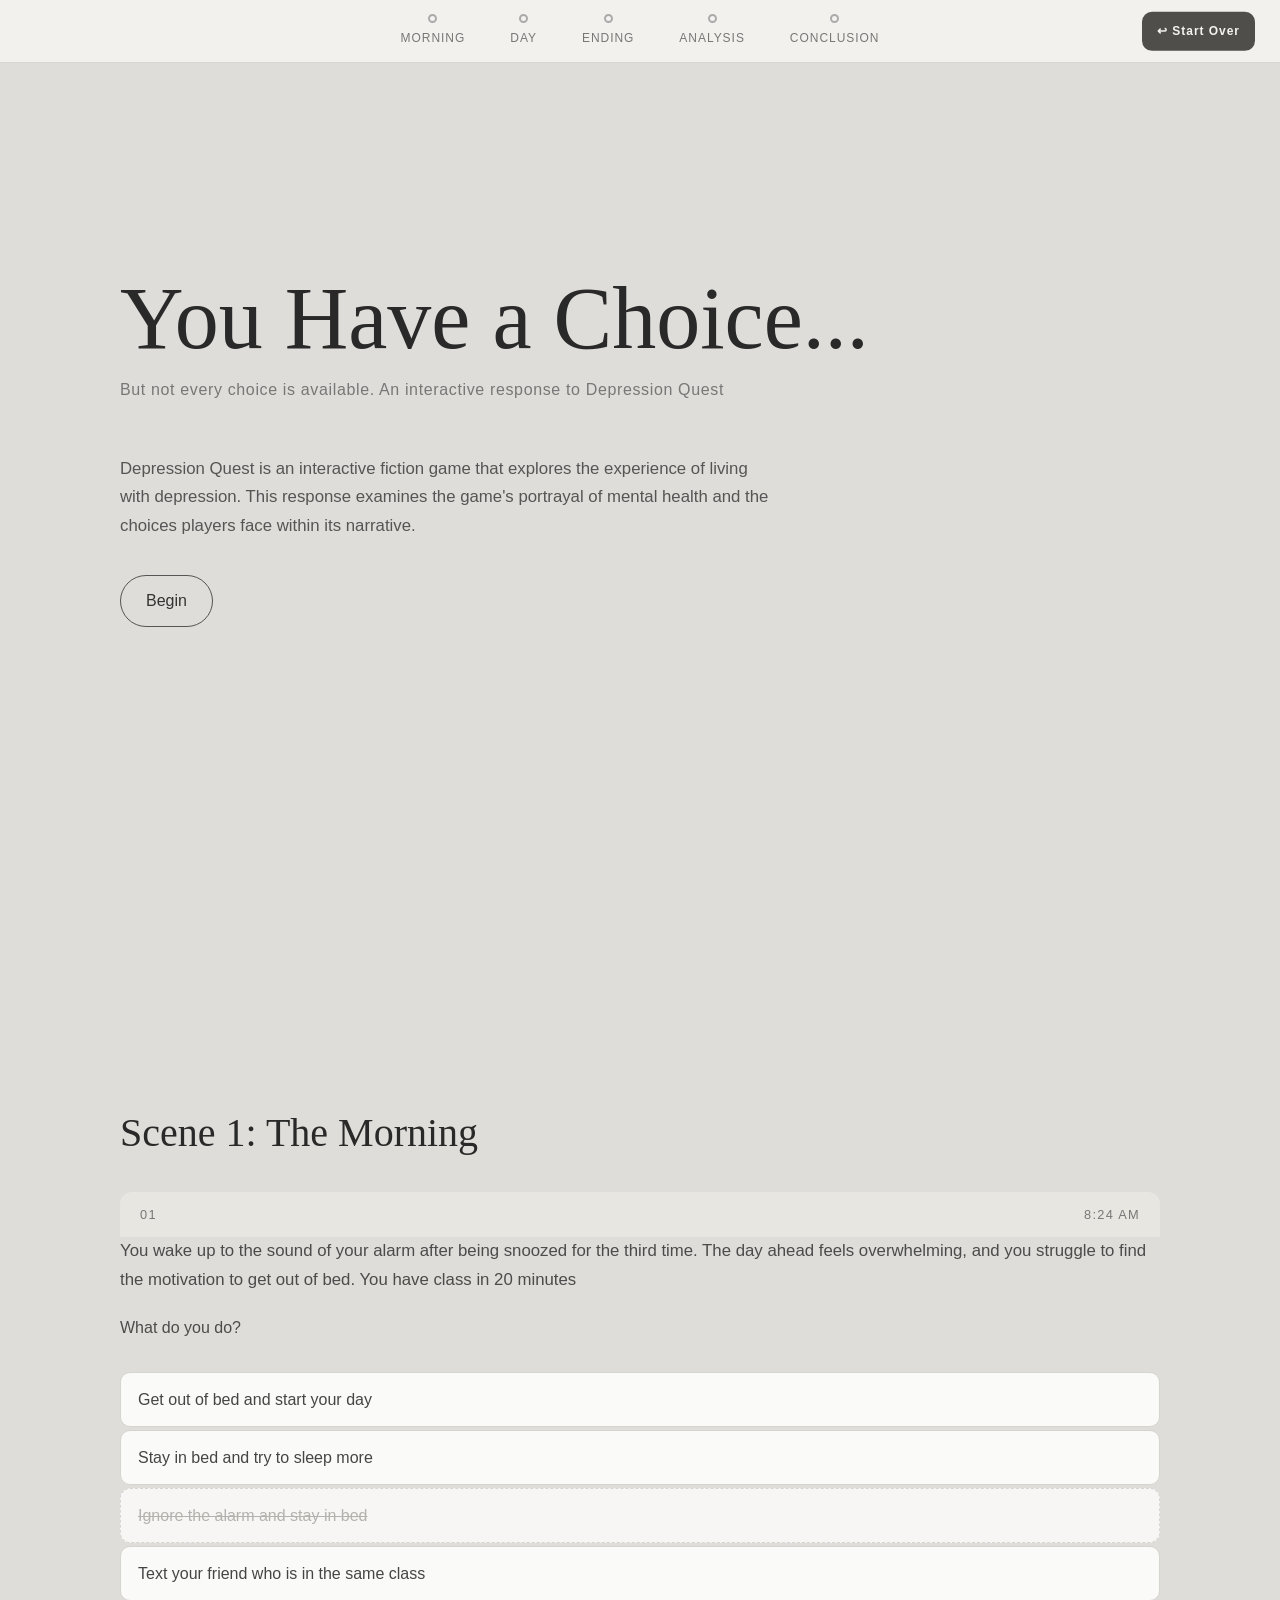
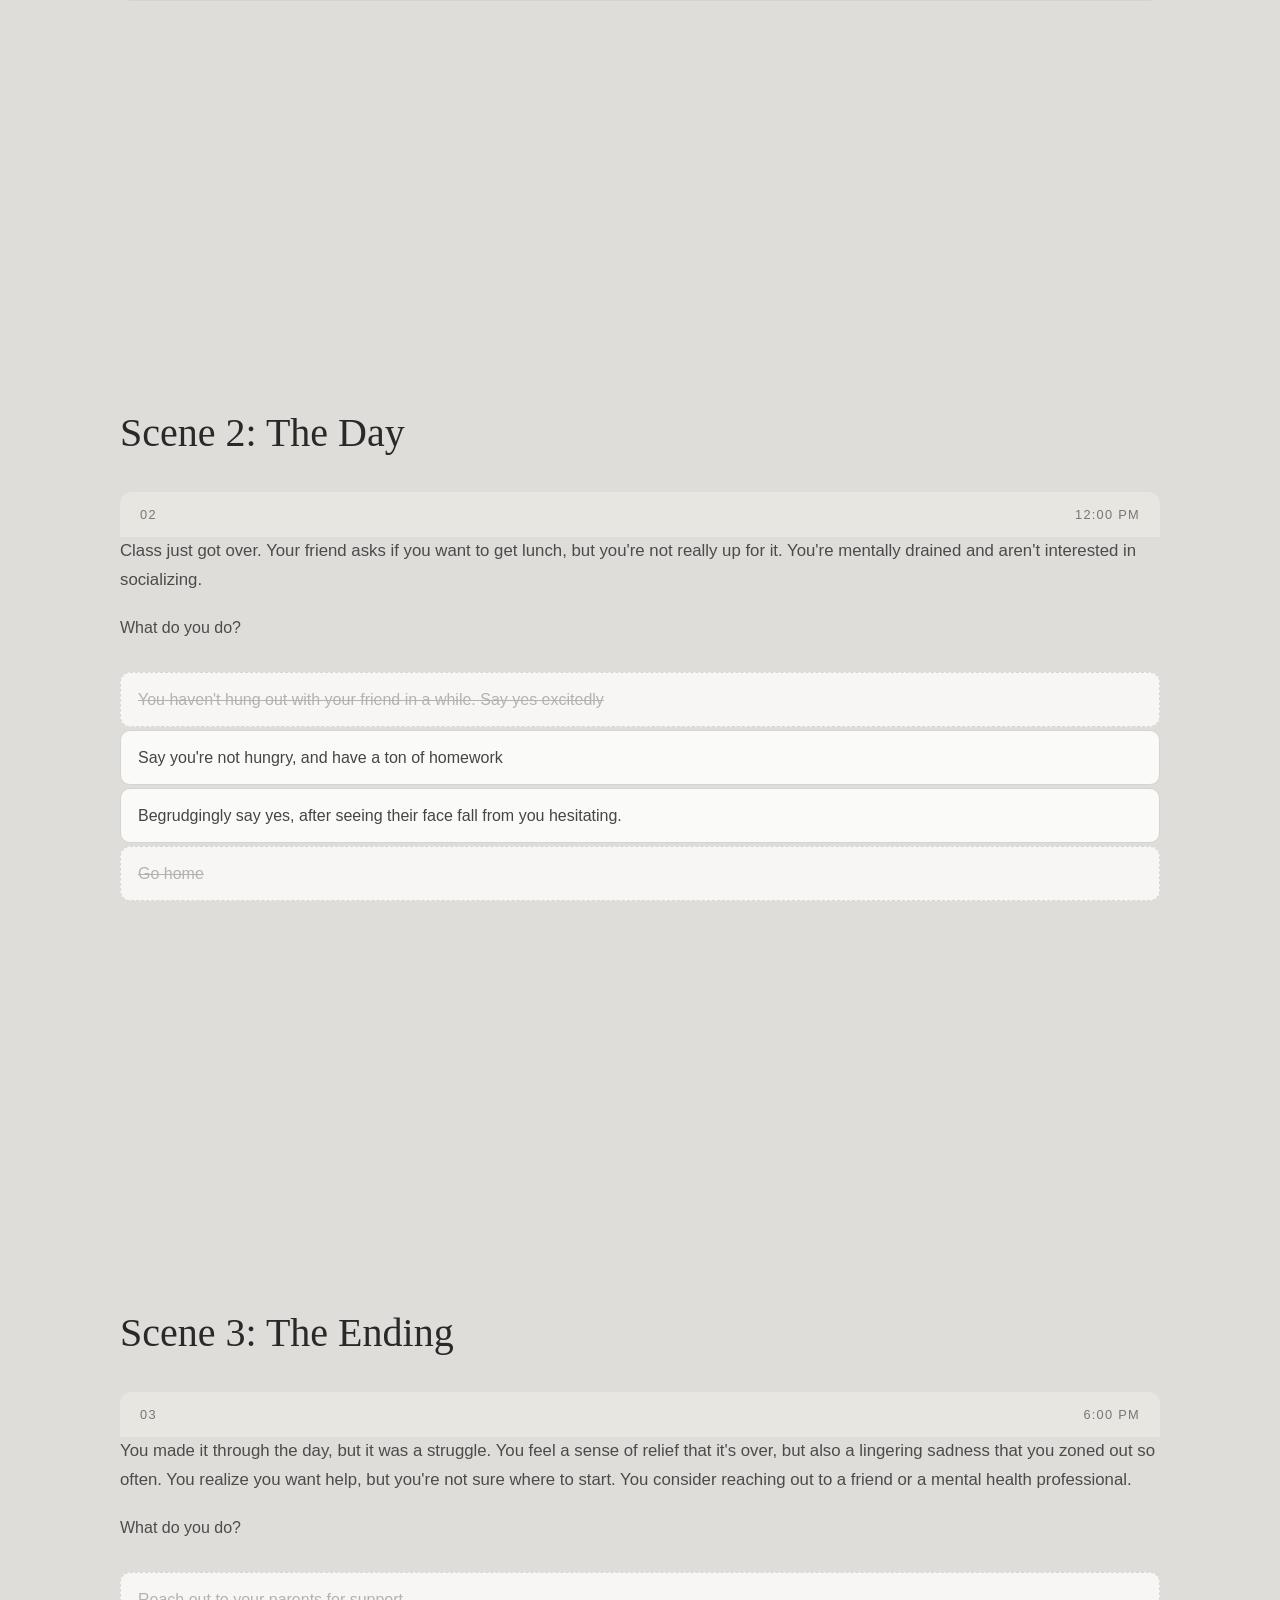
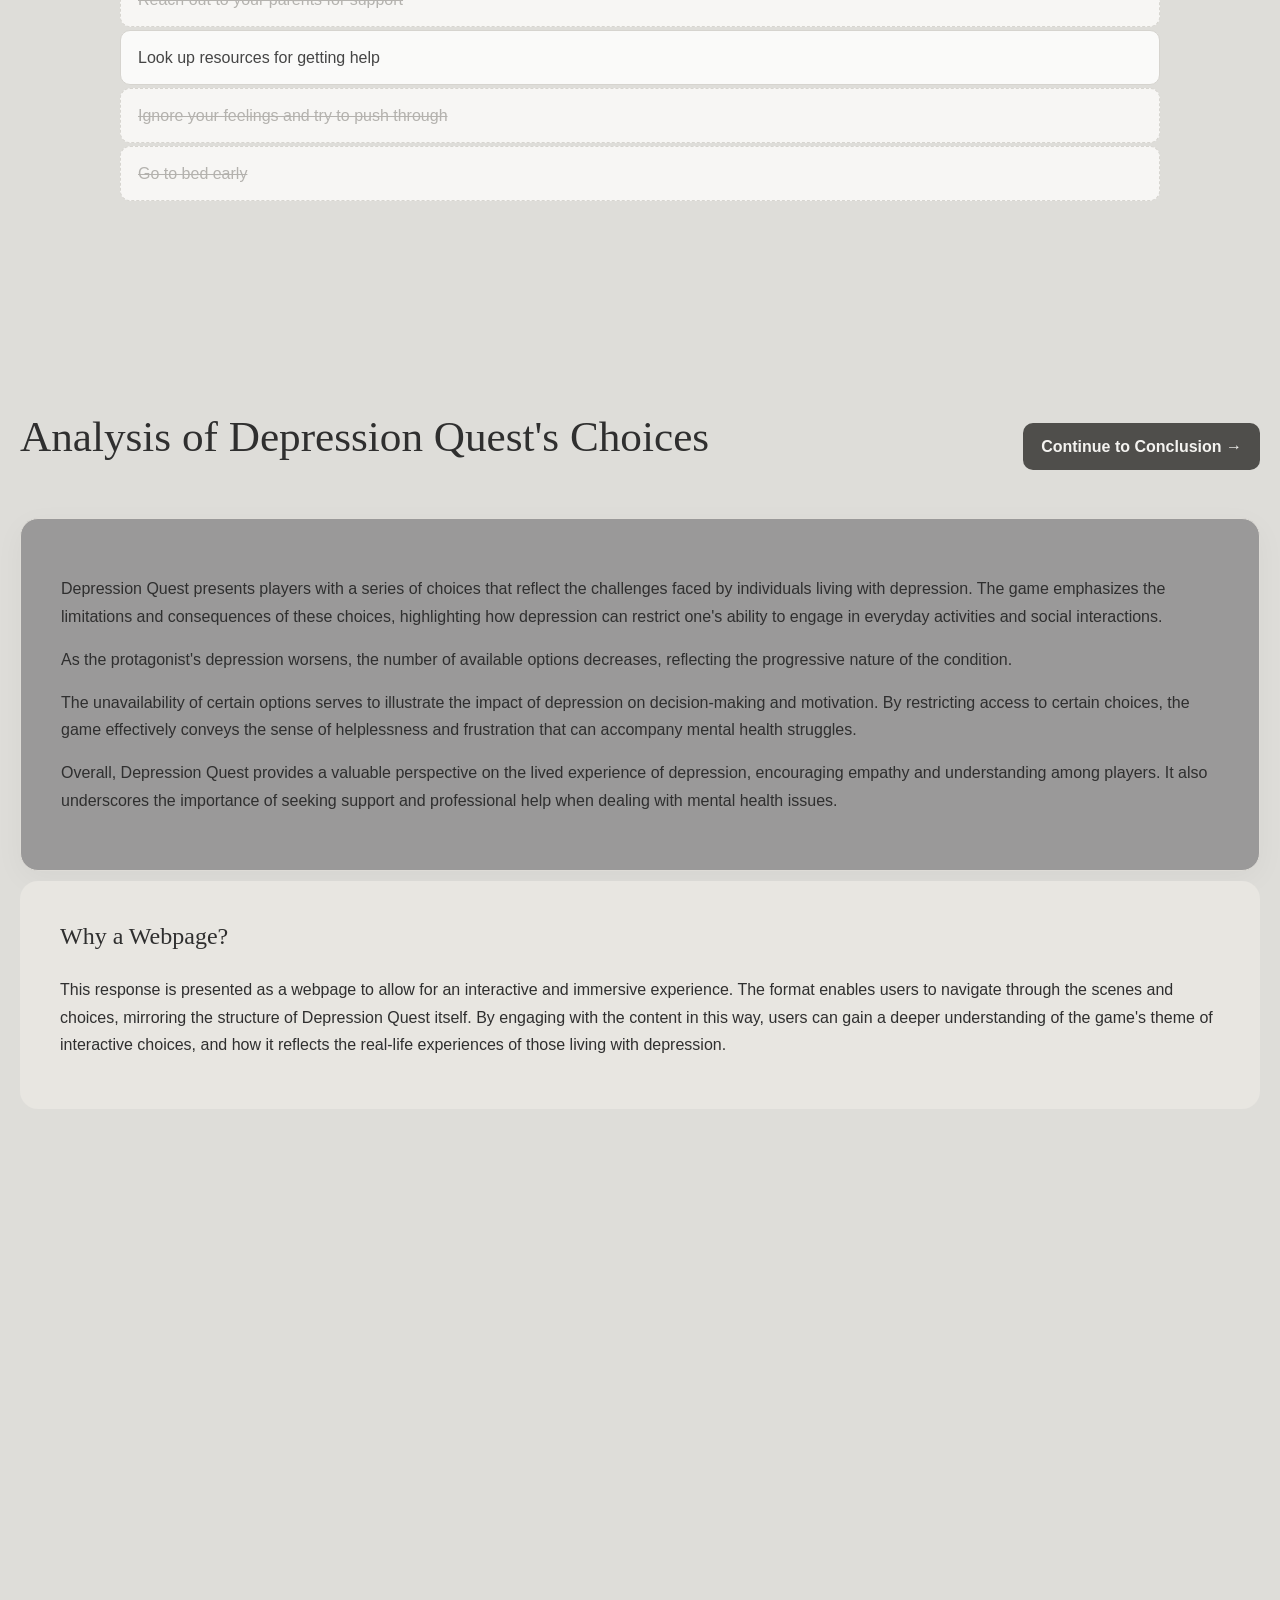
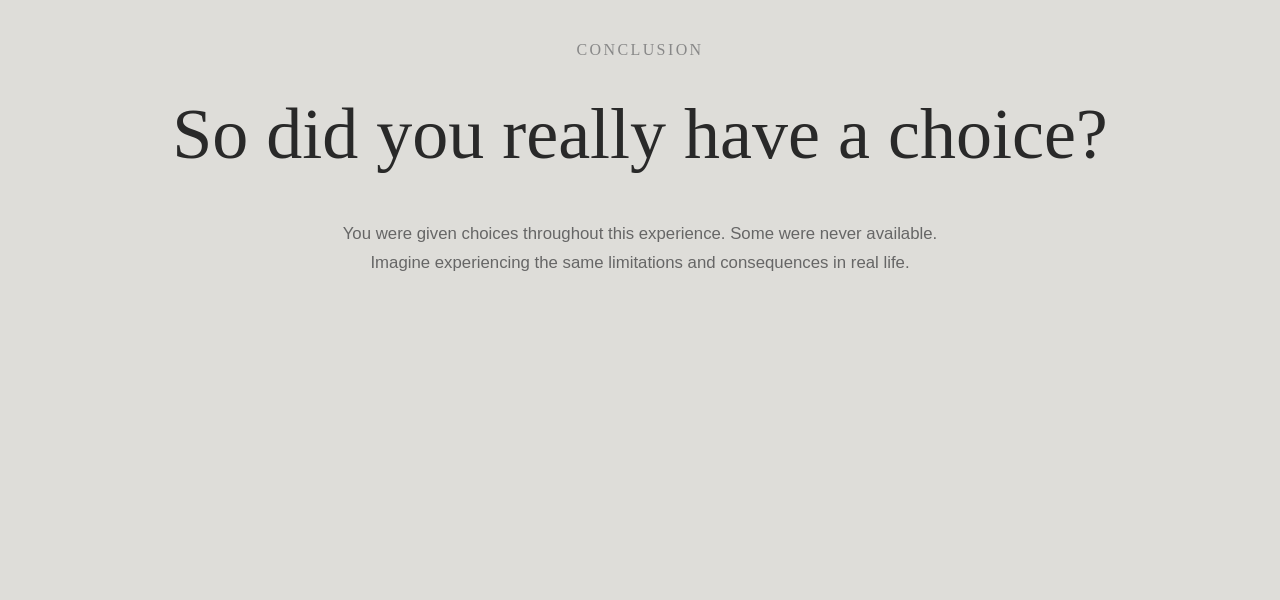
==== index.html @ 916426d5 "Renamed HTML file" ====
<!DOCTYPE html>
<html lang="en">
    <head>
        <meta charset="UTF-8">
        <meta name="viewport" content="width=device-width, initial-scale=1.0">
        <title>Response to Depression Quest</title>
        <link rel="stylesheet" href="style.css">
        <script>
            document.addEventListener("DOMContentLoaded", function() {

                const sections = document.querySelectorAll("section[id]");
                const progressLinks = document.querySelectorAll(".progress a");

                const observer = new IntersectionObserver(
                    entries => {
                        entries.forEach(entry => {
                            if (entry.isIntersecting) {
                                progressLinks.forEach(link => {
                                    link.classList.remove("active");

                                    if (link.getAttribute("href") === "#" + entry.target.id) {
                                        link.classList.add("active");
                                    }
                                });
                            }
                        });
                    },
                    {
                        threshold: 0.5
                    }
                );

                sections.forEach(section => observer.observe(section));

            });
        </script>
    </head>
    <body>

        <nav class="progress">

            <!-- <a href="#introduction">
                <span class="dot"></span>
                <span class="label">Introduction</span> 
            </a> -->

            <a href="#scene-1">
                <span class="dot"></span>
                <span class="label">Morning</span>
            </a>

            <a href="#scene-2">
                <span class="dot"></span>
                <span class="label">Day</span>
            </a>

            <a href="#scene-3">
                <span class="dot"></span>
                <span class="label">Ending</span>
            </a>

            <a href="#analysis">
                <span class="dot"></span>
                <span class="label">Analysis</span>
            </a>

            <a href="#conclusion">
                <span class="dot"></span>
                <span class="label">Conclusion</span>
            </a>

            <a href="#introduction" class="top-button">↩ Start Over</a>
            
        </nav>

        <main>
            <section id="introduction">
                <h1>You Have a Choice...</h1>
                <small>But not every choice is available. An interactive response to Depression Quest</small>
                <p>Depression Quest is an interactive fiction game that explores the experience of living with depression. This response examines the game's portrayal of mental health and the choices players face within its narrative.</p>
                <a href="#scene-1" class="start-button">Begin</a>
            </section>
            <section class="scene"id="scene-1">
                <!-- Scene 1: The Morning-->
                <h1>Scene 1: The Morning</h1>
                <div class="scene-header">
                    <span>01</span>
                    <span>8:24 AM</span>
                </div>
                <div class="scene-content">
                    <p>You wake up to the sound of your alarm after being snoozed for the third time. The day ahead feels overwhelming, and you struggle to find the motivation to get out of bed. You have class in 20 minutes</p>
                    <p>What do you do?</p>
                    <nav class="choices">
                        <a href="#scene-2">Get out of bed and start your day</a> 
                        <a href="#scene-2">Stay in bed and try to sleep more</a> 
                        <span class="unavailable">Ignore the alarm and stay in bed</span> 
                        <a href="#scene-2">Text your friend who is in the same class</a>
                    </nav>
                </div>
            </section>
            <section class="scene" id="scene-2">
                <!-- Scene 2: The Day-->
                <h1>Scene 2: The Day</h1>
                <div class="scene-header">
                    <span>02</span>
                    <span>12:00 PM</span>
                </div>
                <div class="scene-content">
                    <p>Class just got over. Your friend asks if you want to get lunch, but you're not really up for it. You're mentally drained and aren't interested in socializing.</p>
                    <p>What do you do?</p>
                    <nav class="choices">
                        <span class="unavailable">You haven't hung out with your friend in a while. Say yes excitedly</span> 
                        <a href="#scene-3">Say you're not hungry, and have a ton of homework</a> 
                        <a href="#scene-3">Begrudgingly say yes, after seeing their face fall from you hesitating.</a> 
                        <span class="unavailable">Go home</span>
                    </nav>
                </div>
            </section>
            <section class="scene" id="scene-3">
                <!-- Scene 3: The Ending-->
                <h1>Scene 3: The Ending</h1>
                <div class="scene-header">
                    <span>03</span>
                    <span>6:00 PM</span>
                </div>
                <div class="scene-content">
                    <p>You made it through the day, but it was a struggle. You feel a sense of relief that it's over, but also a lingering sadness that you zoned out so often. You realize you want help, but you're not sure where to start. You consider reaching out to a friend or a mental health professional.</p>
                    <p>What do you do?</p>
                    <nav class="choices">
                        <span class="unavailable">Reach out to your parents for support</span> 
                        <a href="#analysis">Look up resources for getting help</a> 
                        <span class="unavailable">Ignore your feelings and try to push through</span> 
                        <span class="unavailable">Go to bed early</span>
                    </nav>
                </div>
            </section>
            <section class="analysis" id="analysis">
                <!-- Analysis Section -->
                 <div class="section-title">
                <h1>Analysis of Depression Quest's Choices</h1>
                <a href="#conclusion" class="next-button">Continue to Conclusion →</a>
                </div>
                <div class="analysis-content">
                    <p>Depression Quest presents players with a series of choices that reflect the challenges faced by individuals living with depression. The game emphasizes the limitations and consequences of these choices, highlighting how depression can restrict one's ability to engage in everyday activities and social interactions.</p>
                    <p>As the protagonist's depression worsens, the number of available options decreases, reflecting the progressive nature of the condition.</p>
                    <p>The unavailability of certain options serves to illustrate the impact of depression on decision-making and motivation. By restricting access to certain choices, the game effectively conveys the sense of helplessness and frustration that can accompany mental health struggles.</p>
                    <p>Overall, Depression Quest provides a valuable perspective on the lived experience of depression, encouraging empathy and understanding among players. It also underscores the importance of seeking support and professional help when dealing with mental health issues.</p>
                </div>
                <div class="why-webpage">
                    <h2>Why a Webpage?</h2>
                    <p>This response is presented as a webpage to allow for an interactive and immersive experience. The format enables users to navigate through the scenes and choices, mirroring the structure of Depression Quest itself. By engaging with the content in this way, users can gain a deeper understanding of the game's theme of interactive choices, and how it reflects the real-life experiences of those living with depression.</p>
                </div>


            </section>
            <section class="conclusion" id="conclusion">
                <h1>Conclusion</h1>
                <h2>So did you really have a choice?</h2>
                <p>You were given choices throughout this experience. Some were never available. Imagine experiencing the same limitations and consequences in real life.</p>
            </section>
            </main>
---- style.css ----
/* General Styles */
* {
    box-sizing: border-box;
}

html{
    scroll-behavior: smooth;
    scroll-padding-top: 100px;
    scroll-snap-type: y mandatory;
}

body {
    margin: 0;
    background: #deddd9;
    color: #2f2f2f;
    font-family: Arial, Helvetica, sans-serif;
    line-height: 1.7;
}

/* Progress Bar */
.progress{
    position: fixed;
    top: 0;
    left: 0;
    width: 100%;

    display: flex;
    justify-content: center;
    align-items: center;
    gap: 45px;

    padding: 14px 20px;

    background: rgba(243, 242, 239, 0.96);
    border-bottom: 1px solid #d8d6d1;

    z-index: 1000;
}

.progress a {
    display: flex;
    flex-direction: column;
    align-items: center;

    color: #777;
    text-decoration: none;

    font-size: 0.75rem;
    letter-spacing: 0.08em;
    text-transform: uppercase;

    transition: color 0.2s ease;
}

.progress a:hover {
    color: #333;
}

.dot {
    width: 9px;
    height: 9px;

    margin-bottom: 5px;

    border: 2px solid #aaa;
    border-radius: 50%;

    background: #f3f2ef;
}

.progress a:hover .dot {
    background: #777;
    border-color: #777;
}

.progress a.active .label {
    color: #2f2f2f;
    font-weight: 600;
}

.progress a.active .dot {
    background: #4f4e4b;
    border-color: #4f4e4b;
    transform: scale(1.3);
}

/* Top Button */
.top-button {
    position: absolute;
    right: 25px;
    top: 50%;
    transform: translateY(-50%);

    padding: 9px 15px;
    background: #4f4e4b;
    color: #f4f3f0 !important;
    text-decoration: none;
    border-radius: 10px;

    font-size: 0.75rem;
    font-weight: 600;
    letter-spacing: 0.03em;
    text-transform: none !important;
    white-space: nowrap;

    transition: 0.2s ease;
}

.top-button:hover {
    background: #383735;
    transform: translateY(-50%) translateY(-2px);
}

/*Introduction Section */

#introduction {
    min-height: 100vh;
    display: flex;
    flex-direction: column;
    justify-content: center;

    padding: 60px 120px;
}

#introduction h1 {
    margin: 0 0 10px;

    font-family: Georgia, "Times New Roman", serif;
    font-size: clamp(3rem, 8vw, 5.5rem);
    font-weight: normal;
    line-height: 1.05;

    color: #292929;
}

#introduction small {
    display: block;

    margin-bottom: 35px;

    color: #777;

    font-size: 1rem;
    letter-spacing: 0.04em;
}

#introduction p {
    max-width: 650px;

    margin-bottom: 35px;

    font-size: 1.05rem;
    color: #555;
}

/* Begin Button */

.start-button {
    display: inline-block;
    width: fit-content;

    padding: 11px 25px;

    border: 1px solid #555;
    border-radius: 30px;

    color: #333;
    text-decoration: none;

    transition: all 0.2s ease;
}

.start-button:hover {
    background: #333;
    color: #fff;
}

/*Scenes*/

.scene {
    min-height: 100vh;
    box-sizing: border-box;
    display: flex;
    flex-direction: column;
    justify-content: center;
    padding: 80px 120px;
}

/* Scene Headings */
.scene h1 {
    margin: 0 0 25px;

    font-family: Georgia, "Times New Roman", serif;
    font-size: 2.5rem;
    font-weight: normal;

    color: #292929;
}

.scene h2 {
    margin: 0 0 25px;

    font-family: Georgia, "Times New Roman", serif;
    font-size: 1.75rem;
    font-weight: normal;

    color: #3b3a3a;
}

/* Scene Cards */

.scene-header {
    display: flex;
    justify-content: space-between;

    margin-bottom: 0;

    padding: 12px 20px;

    background: #e8e6e1;

    border-radius: 12px 12px 0 0;

    color: #777;

    font-size: 0.8rem;
    letter-spacing: 0.1em;
    text-transform: uppercase;
}

/* Scene text */

.scene-content p {
    margin: 0 0 20px;

    color: #4b4b4b;
}

.scene-content p:first-child {
    font-size: 1.05rem;
}

/* Choices */

.choices {
    margin-top: 30px;

    display: flex;
    flex-direction: column;
    gap: 3px;
}

/* Available choices */

.choices a {
    display: block;

    padding: 13px 17px;

    border: 1px solid #d6d4cf;
    border-radius: 10px;

    color: #454545;
    text-decoration: none;

    background: #fafaf9;

    transition: all 0.2s ease;
}

.choices a:hover {
    background: #eeeeeb;

    border-color: #aaa;

    transform: translateX(4px);
}

/* Unavailable choices */

.choices .unavailable {
    display: block;

    padding: 13px 17px;

    border: 1px dashed #d7d5d0;
    border-radius: 10px;

    color: #b4b2ae;

    background: #f7f6f4;

    text-decoration: line-through;

    cursor: not-allowed;
}

/* Analysis Section */

#analysis {
    min-height: 100vh;
    padding: 0px 20px 80px;
    box-sizing: border-box;
}

#analysis h1 {
    margin-bottom: 20px;

    font-family: Georgia, "Times New Roman", serif;
    font-size: 2.7rem;
    font-weight: normal;
}

.section-title {
    display: flex;
    align-items: center;
    justify-content: space-between;
    gap: 20px;
    margin-bottom: 25px;
}

.section-title h1 {
    margin: 0;
}

.next-button {
    flex-shrink: 0;
    padding: 10px 18px;
    background: #4f4e4b;
    color: #f4f3f0;
    text-decoration: none;
    border-radius: 10px;
    font-weight: 600;
    transition: 0.2s ease;
}

.next-button:hover {
    background: #383735;
    transform: translateY(-2px);
}

.analysis-content {
    padding: 40px;

    background: #9a9999;

    border: 1px solid #dedcd7;
    border-radius: 18px;

    box-shadow: 0 8px 30px rgba(0, 0, 0, 0.04);
}


/* Why webpage */

.why-webpage {
    margin-top: 10px;

    padding: 35px 40px;

    background: #e8e6e1;

    border-radius: 18px;
}

.why-webpage h2 {
    margin-top: 0;

    font-family: Georgia, "Times New Roman", serif;
    font-weight: normal;
}

/*Conclusion Section*/

#conclusion {
    min-height: 100vh;

    display: flex;
    flex-direction: column;
    justify-content: center;

    padding: 120px 20px;

    text-align: center;
}

#conclusion h1 {
    margin-bottom: 10px;

    font-family: Georgia, "Times New Roman", serif;
    font-size: 1rem;
    font-weight: normal;

    color: #888;

    letter-spacing: 0.15em;
    text-transform: uppercase;
}

#conclusion h2 {
    margin: 0 auto 25px;

    font-family: Georgia, "Times New Roman", serif;
    font-size: clamp(2.5rem, 6vw, 4.5rem);
    font-weight: normal;

    color: #292929;
}

#conclusion p {
    max-width: 600px;
    margin: 0 auto;

    color: #666;
    font-size: 1.05rem;
}


/* Responsive adjustments */
@media (max-width: 900px) {
    .progress {
        gap: 25px;
    }

    .scene {
        padding: 70px 60px;
    }

    #introduction {
        padding: 60px;
    }
}

@media (max-width: 650px) {
    .progress {
        gap: 12px;
        padding: 10px;
    }

    .progress a {
        font-size: 0.65rem;
    }

    .scene {
        padding: 70px 25px;
    }

    #introduction {
        padding: 50px 25px;
    }

    #analysis {
        padding: 70px 25px;
    }

    .analysis-content {
        padding: 25px;
    }

    .section-title {
        flex-direction: column;
        align-items: flex-start;
    }
}
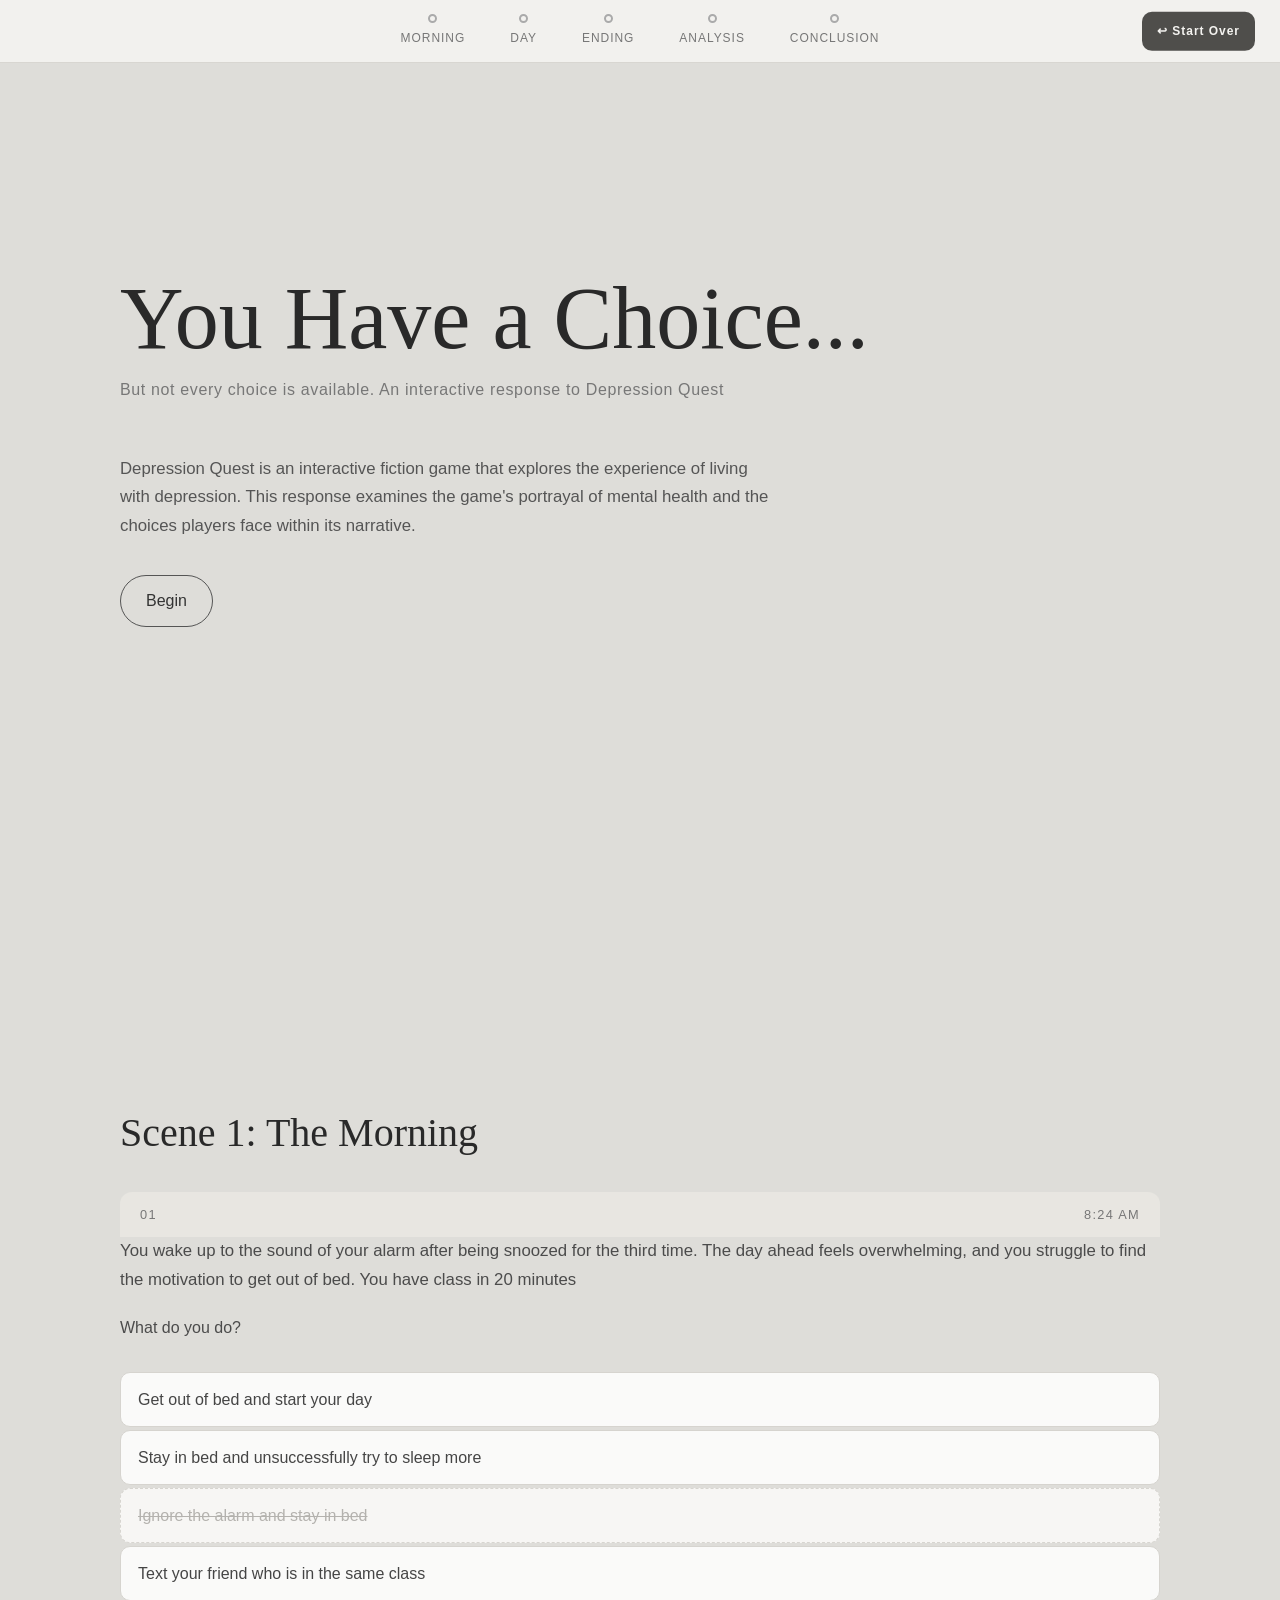
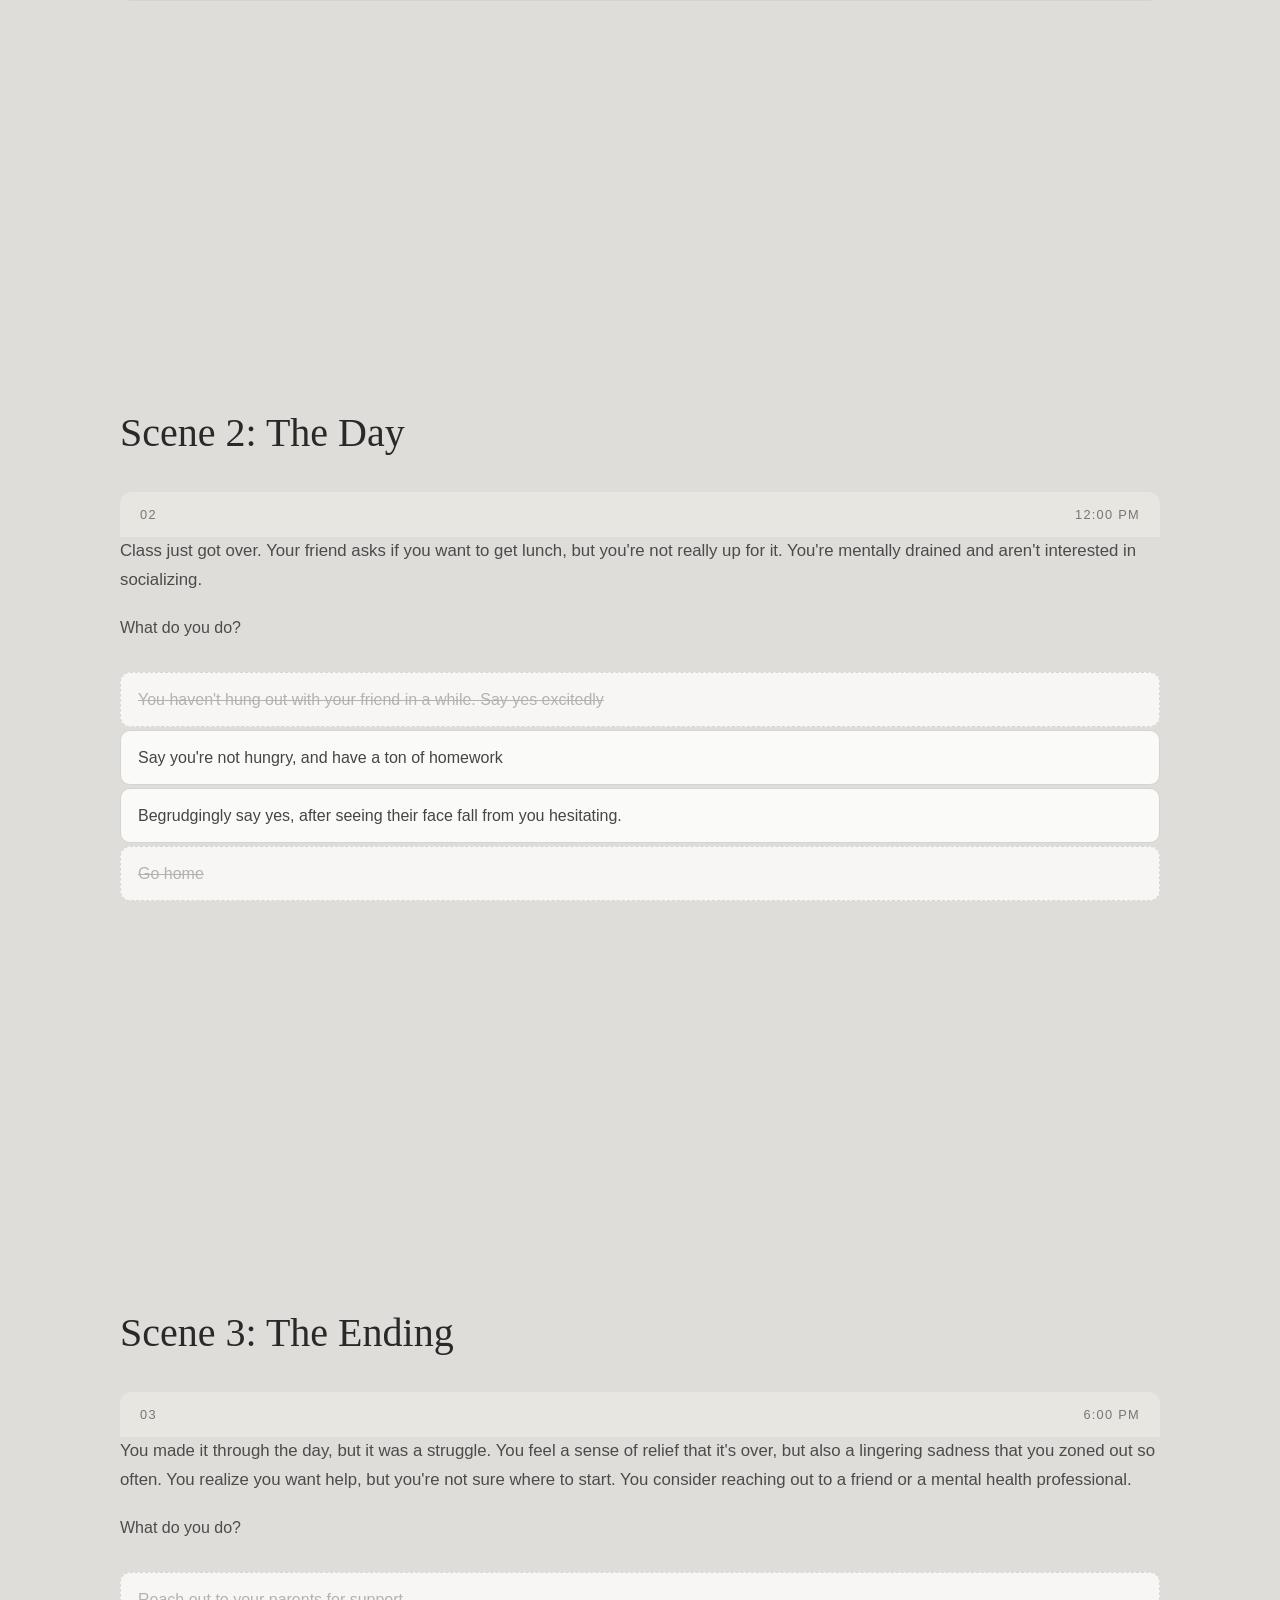
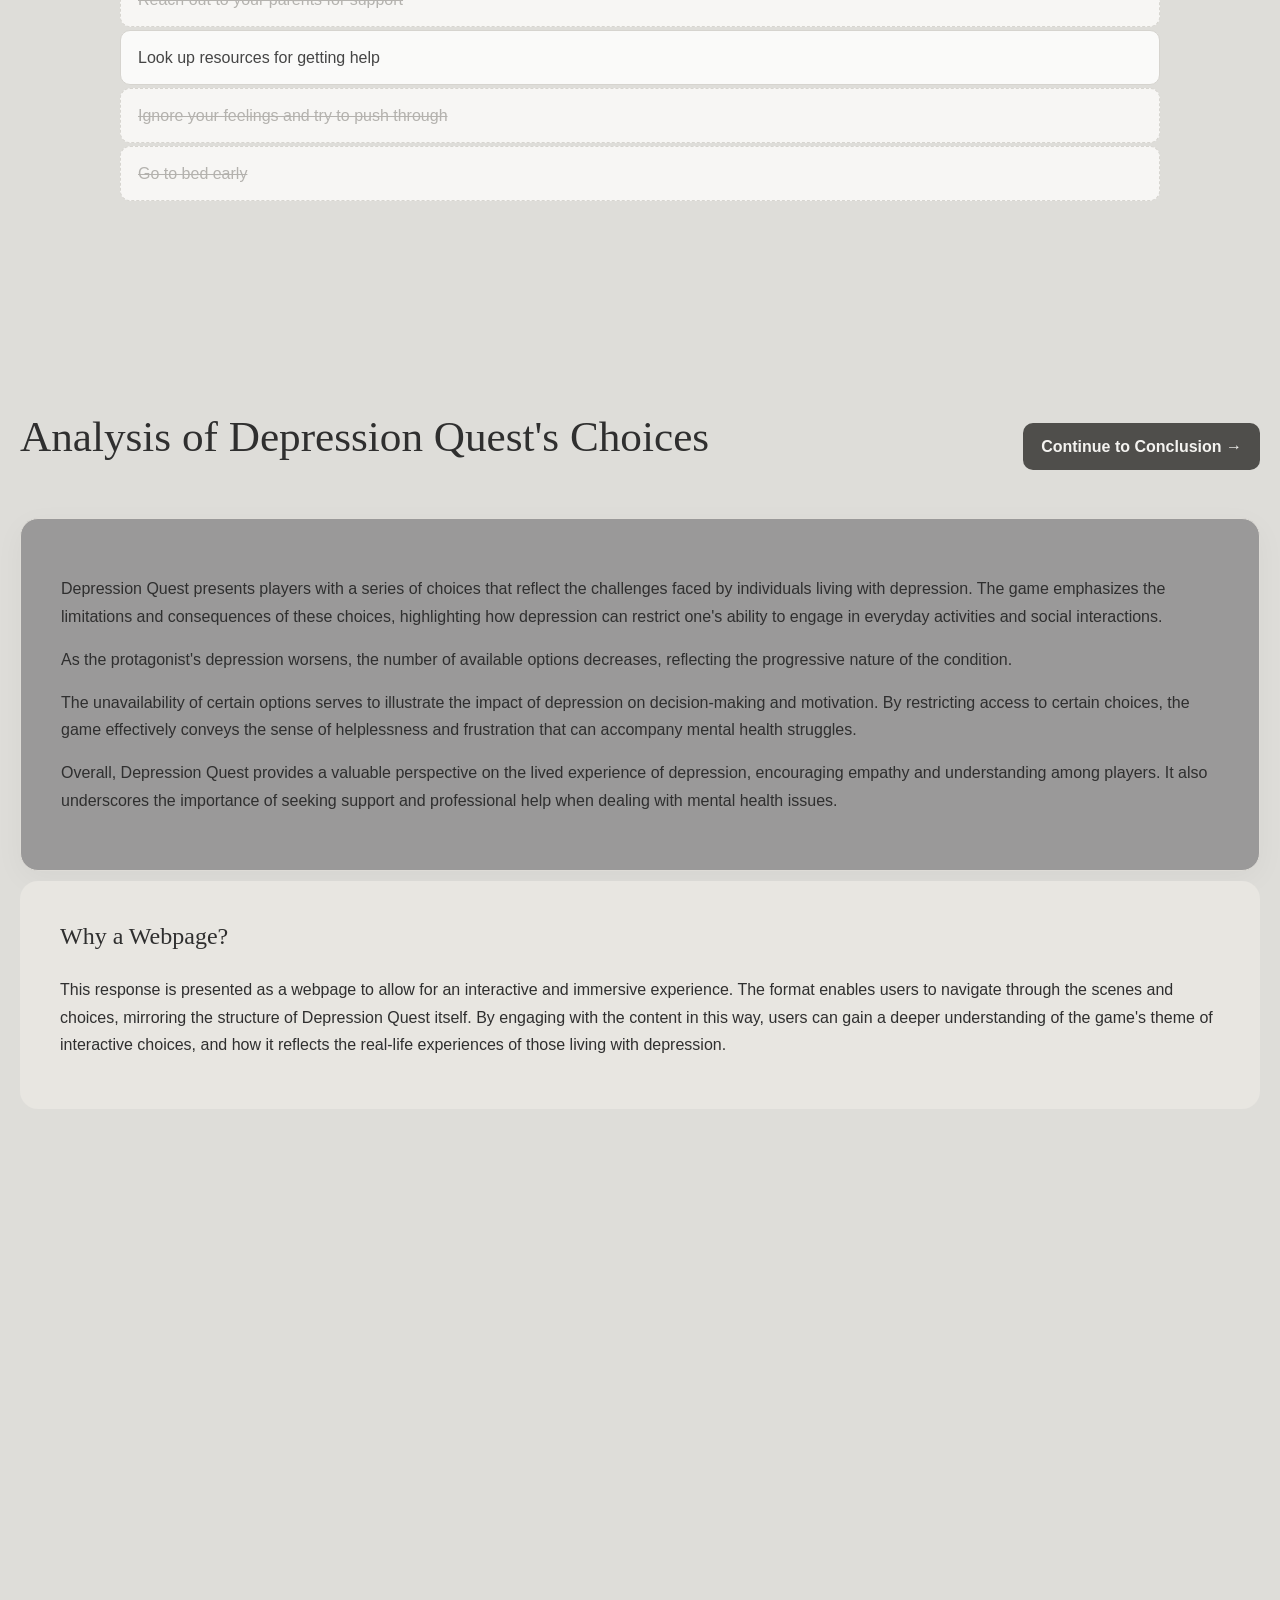
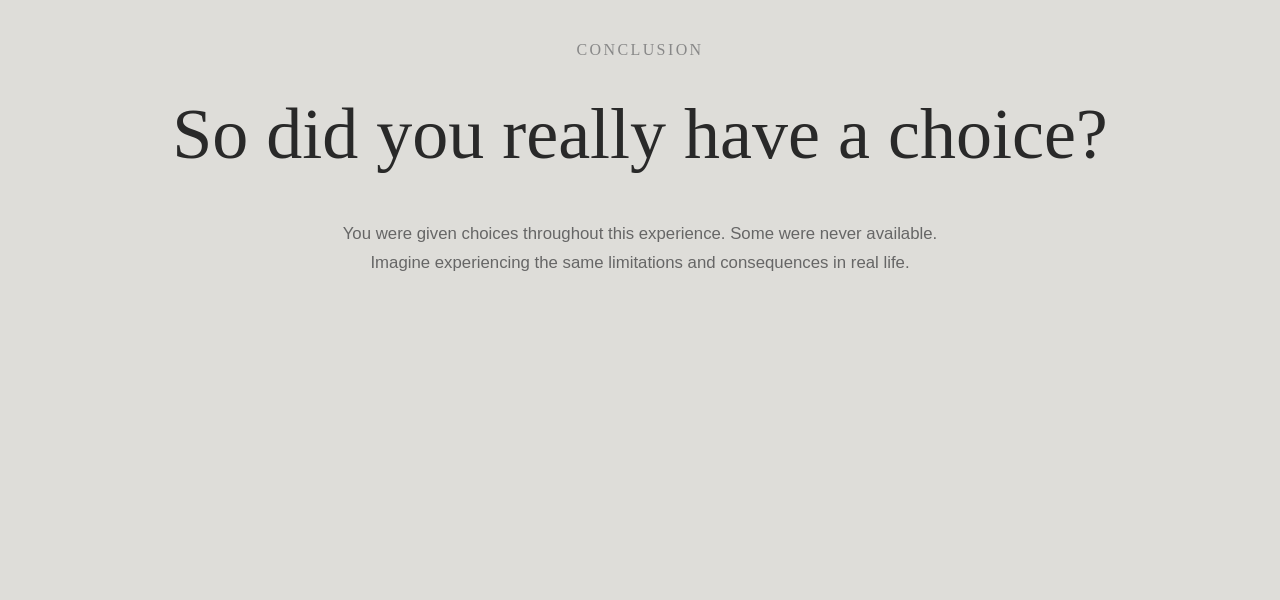
==== commit 5e801106: "Changed slight wording of the choices" ====
--- a/index.html
+++ b/index.html
@@ -92,7 +92,7 @@
                     <p>What do you do?</p>
                     <nav class="choices">
                         <a href="#scene-2">Get out of bed and start your day</a> 
-                        <a href="#scene-2">Stay in bed and try to sleep more</a> 
+                        <a href="#scene-2">Stay in bed and unsuccessfully try to sleep more</a> 
                         <span class="unavailable">Ignore the alarm and stay in bed</span> 
                         <a href="#scene-2">Text your friend who is in the same class</a>
                     </nav>
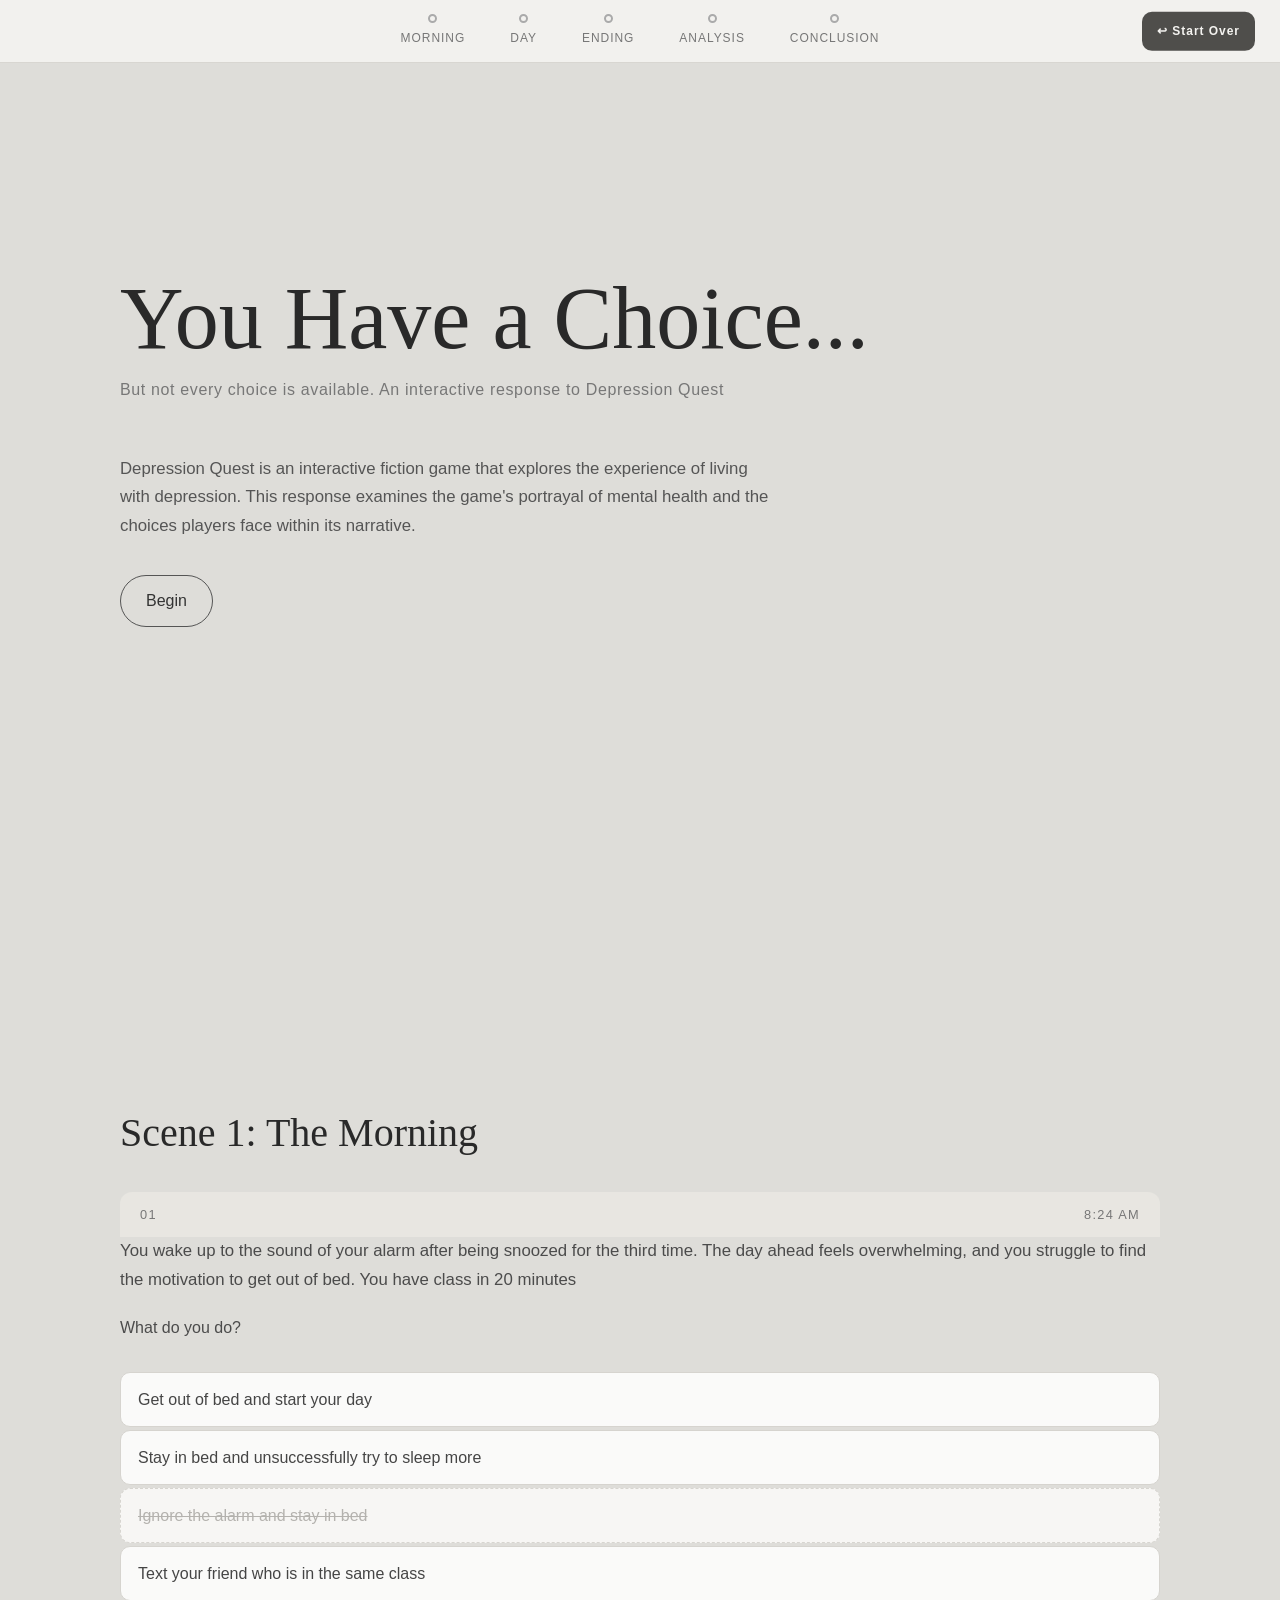
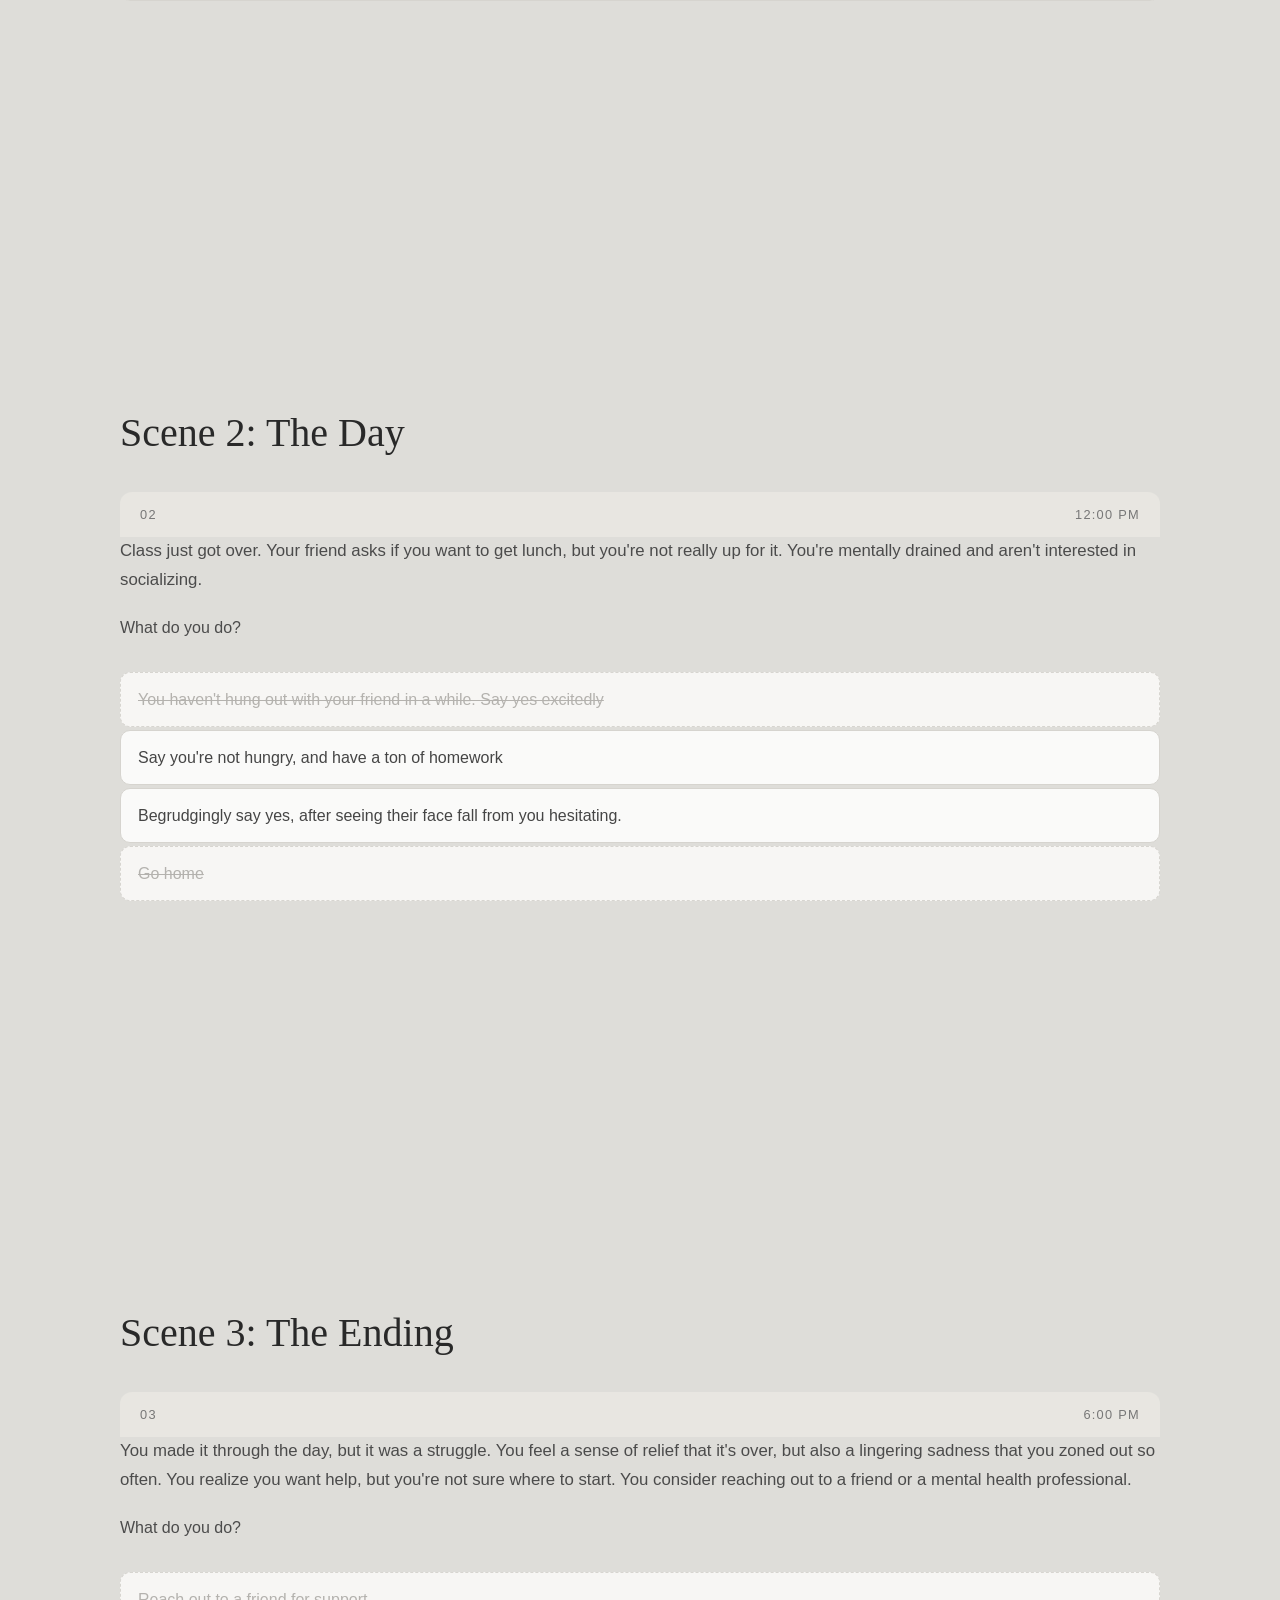
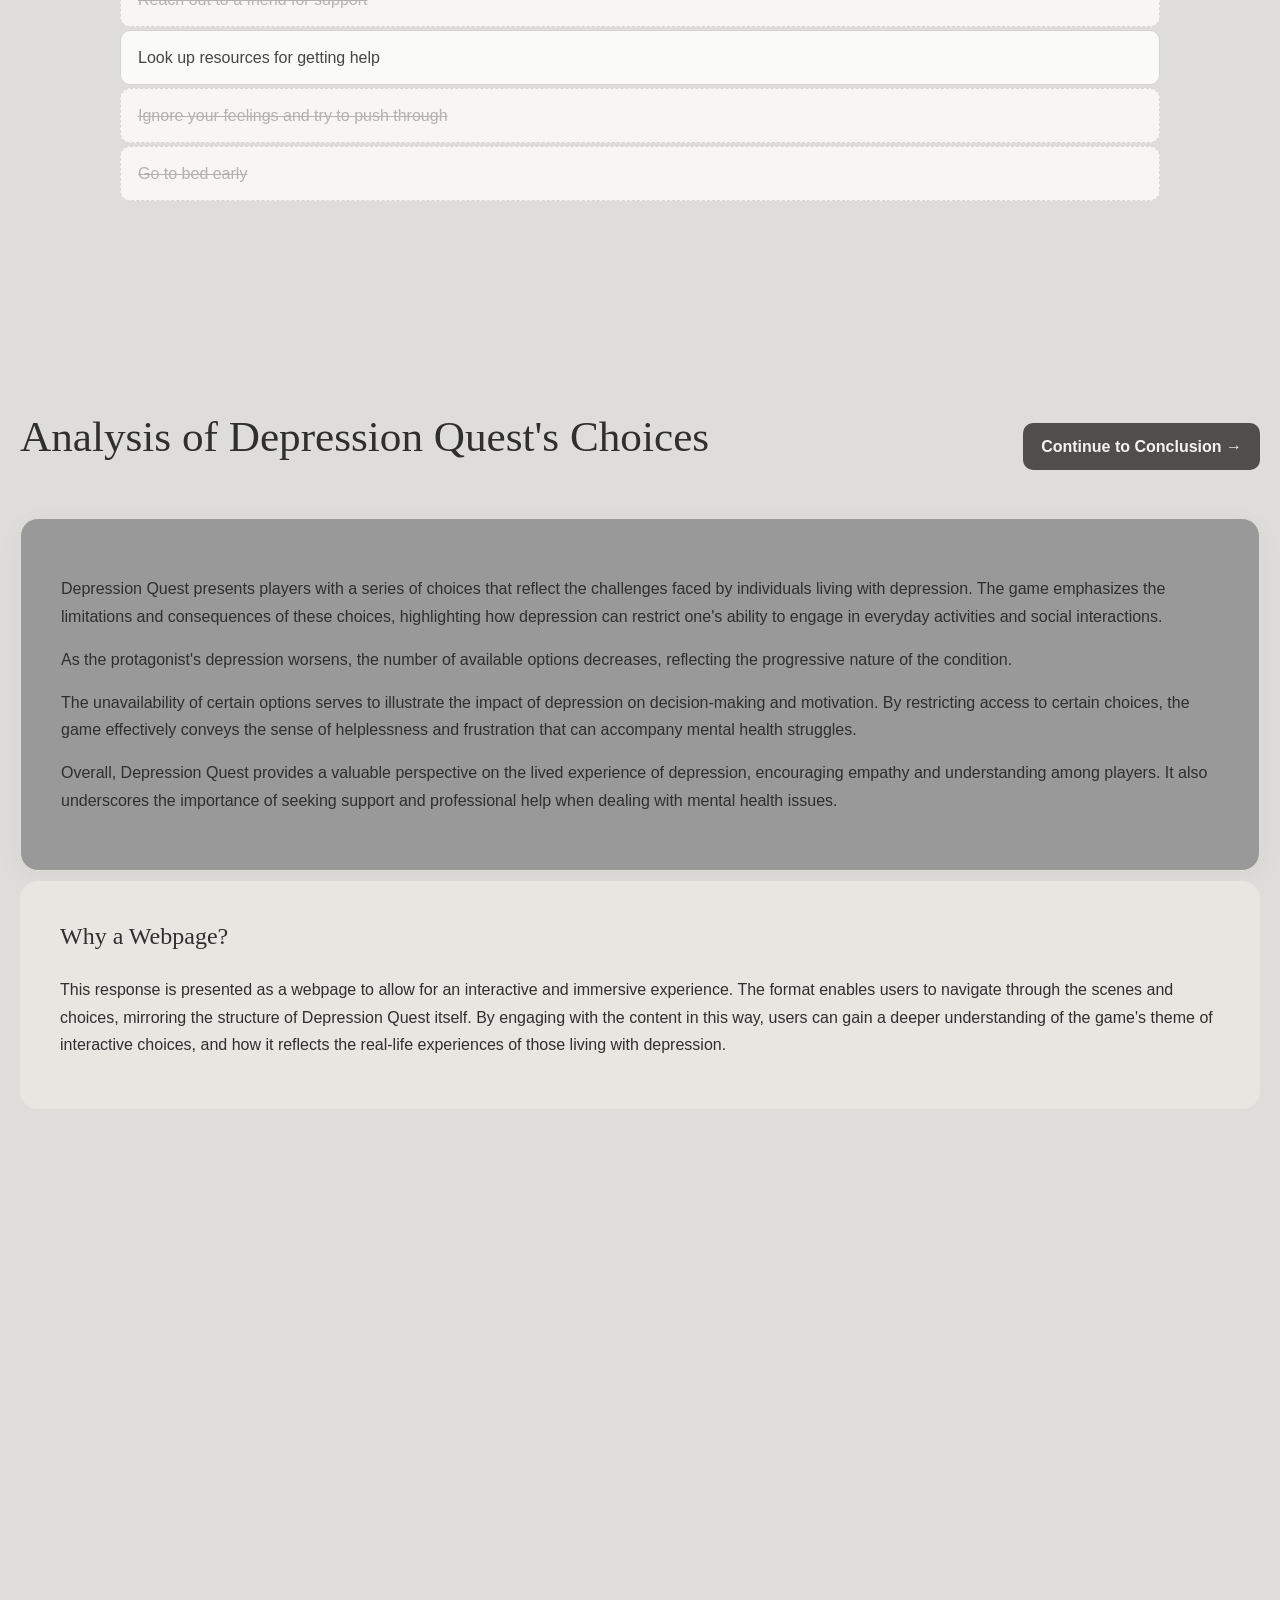
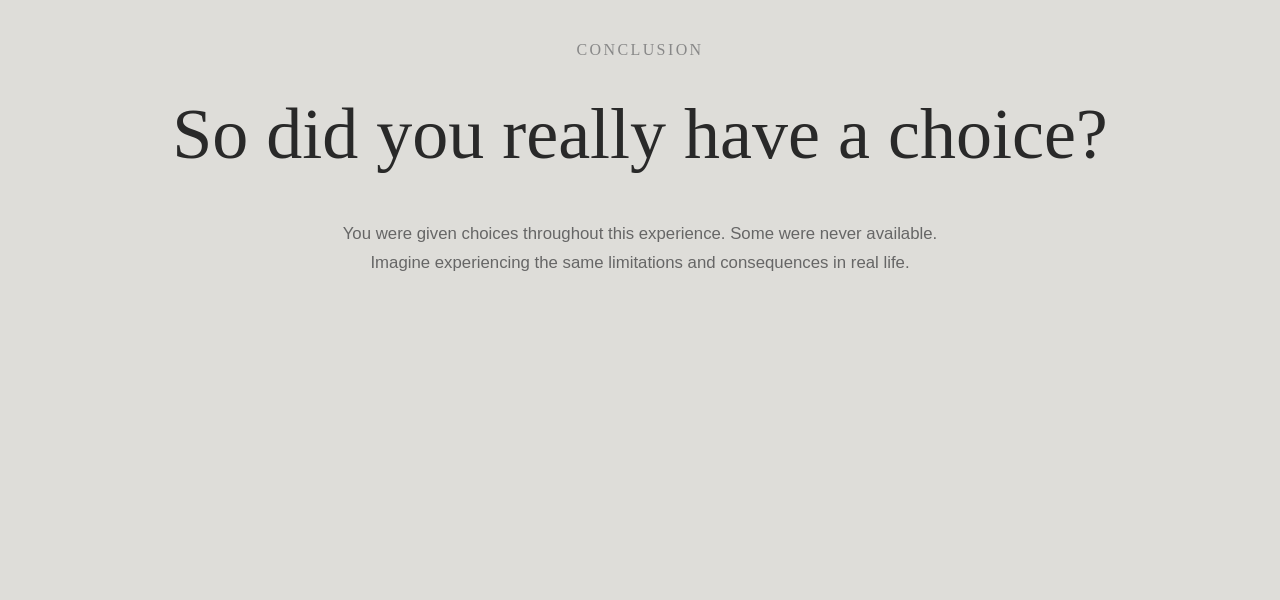
==== commit 89f7500c: "Slight Wording Change in the Choices" ====
--- a/index.html
+++ b/index.html
@@ -127,7 +127,7 @@
                     <p>You made it through the day, but it was a struggle. You feel a sense of relief that it's over, but also a lingering sadness that you zoned out so often. You realize you want help, but you're not sure where to start. You consider reaching out to a friend or a mental health professional.</p>
                     <p>What do you do?</p>
                     <nav class="choices">
-                        <span class="unavailable">Reach out to your parents for support</span> 
+                        <span class="unavailable">Reach out to a friend for support</span> 
                         <a href="#analysis">Look up resources for getting help</a> 
                         <span class="unavailable">Ignore your feelings and try to push through</span> 
                         <span class="unavailable">Go to bed early</span>
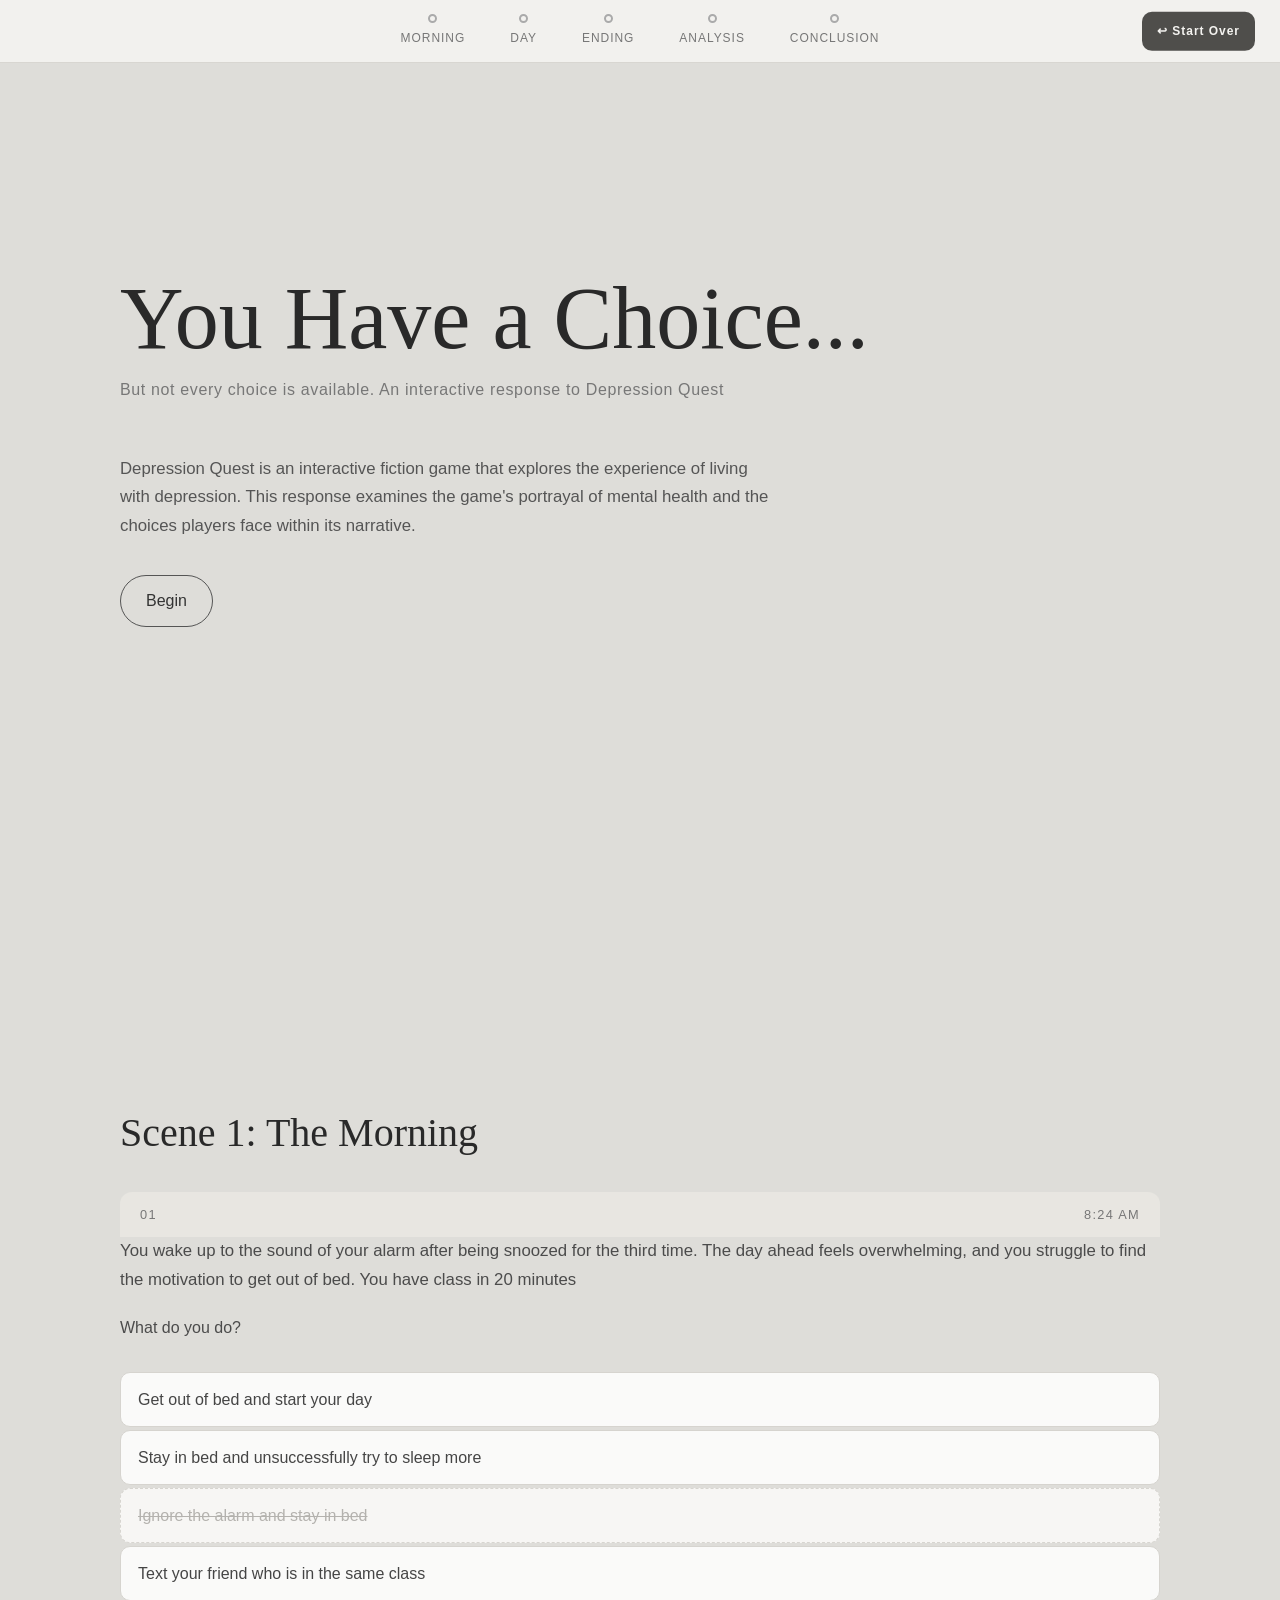
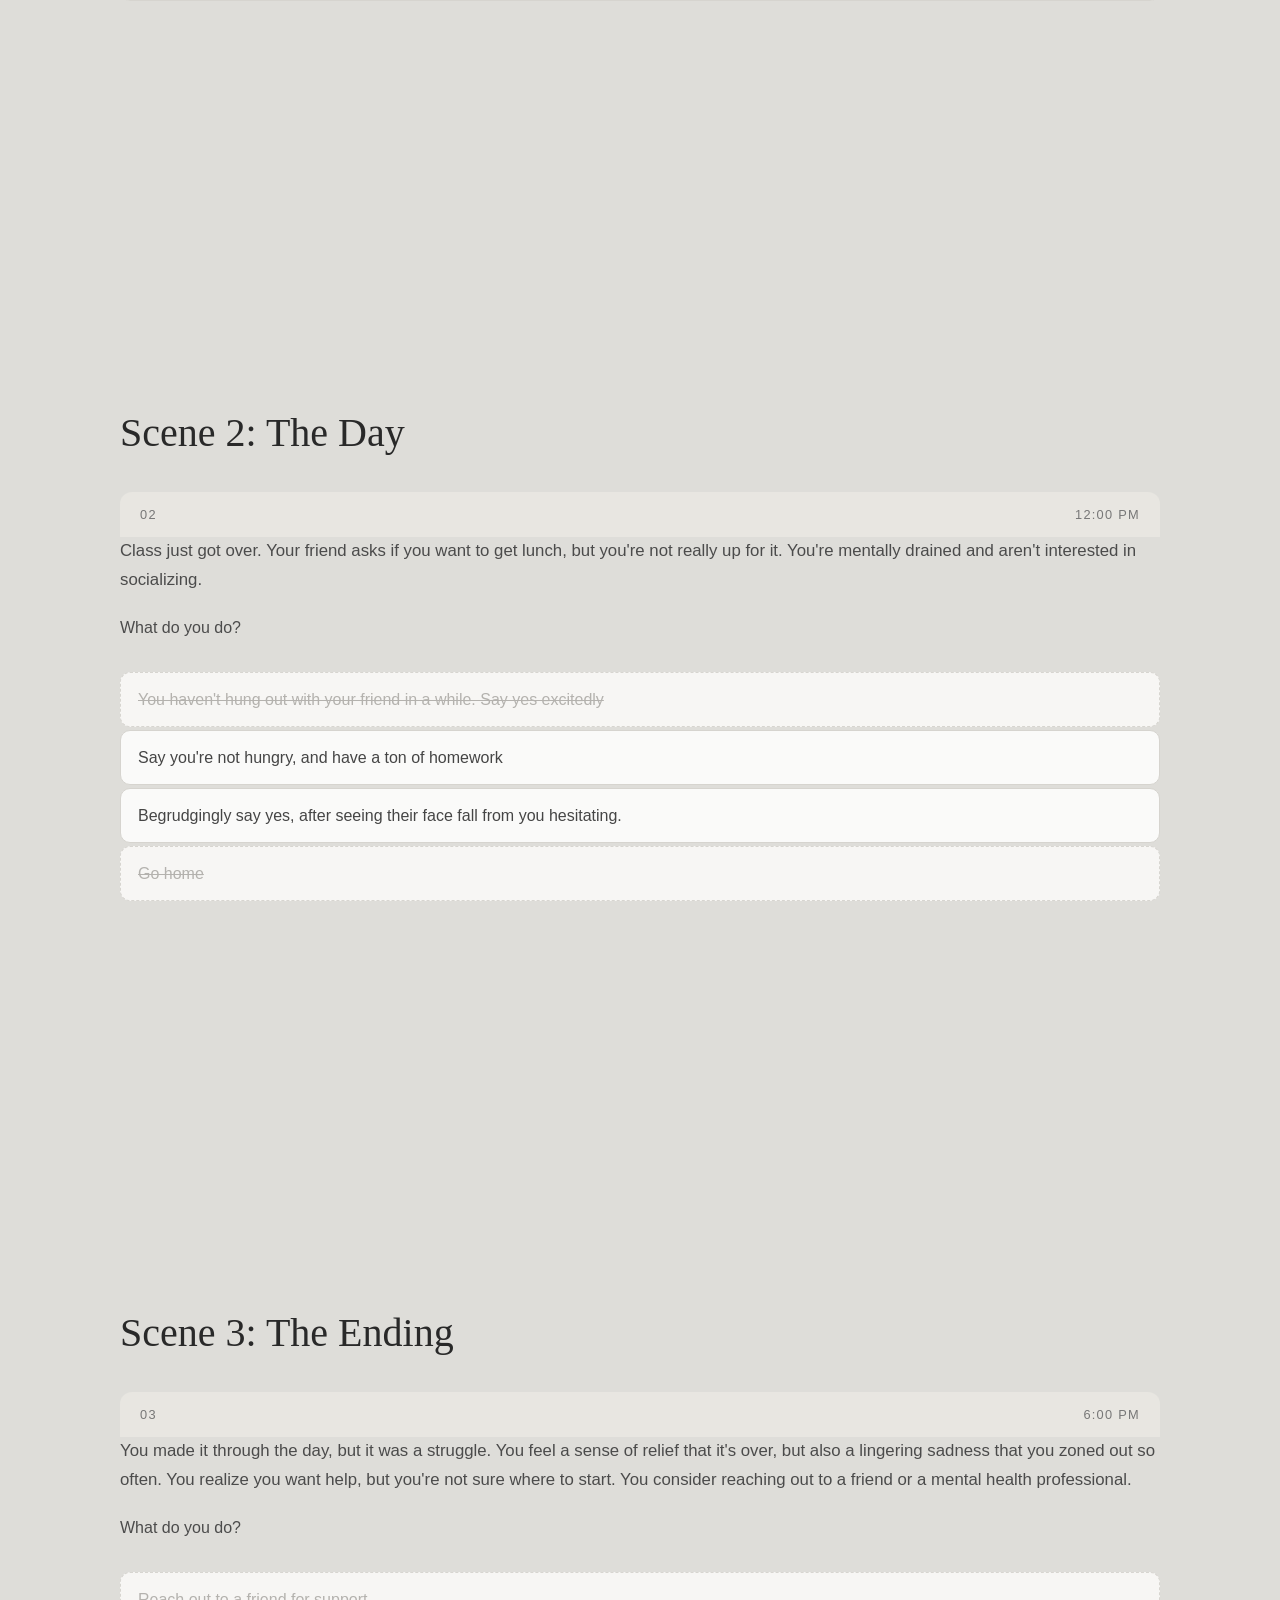
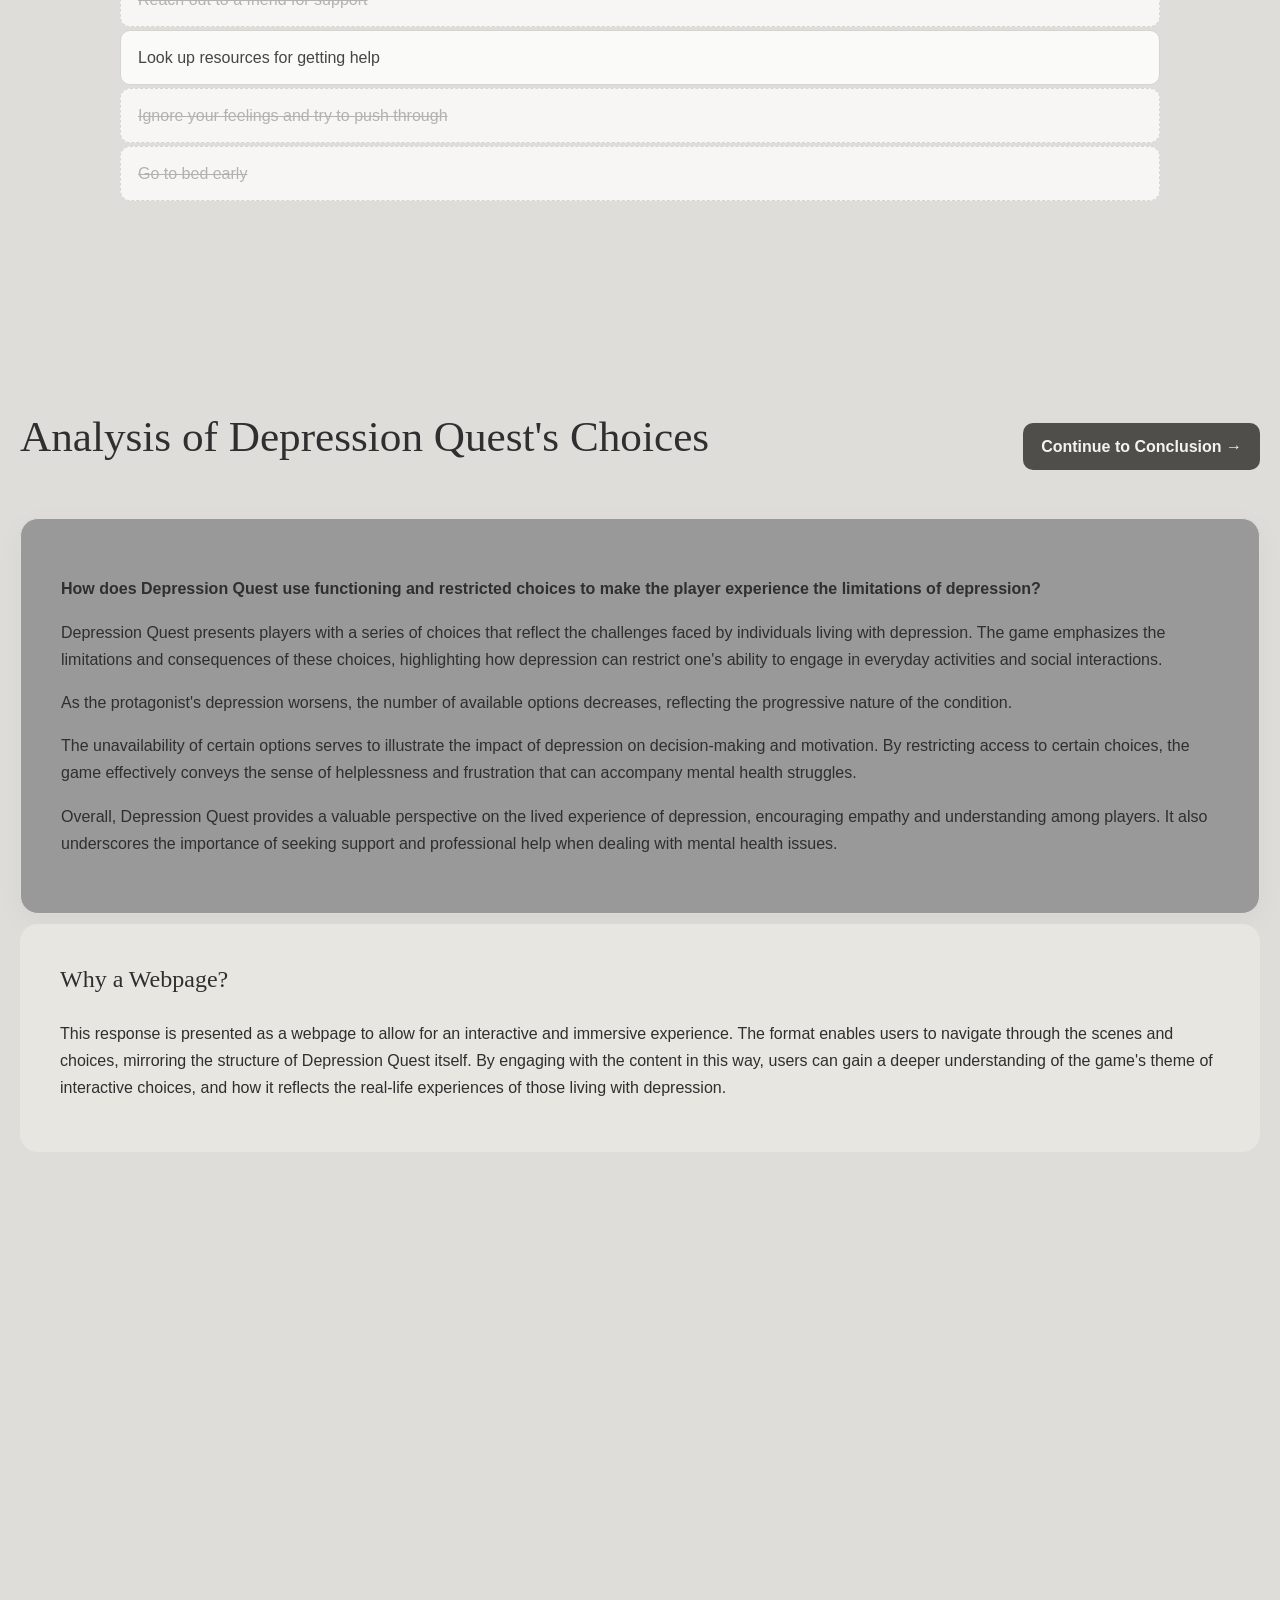
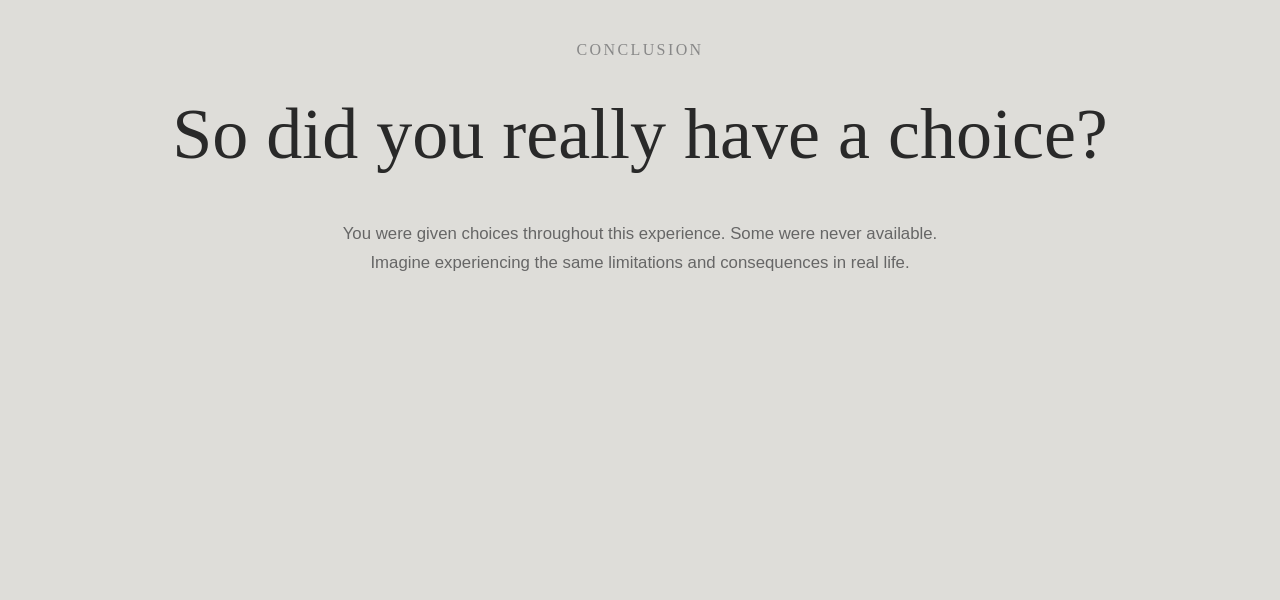
==== commit a11c516e: "Added Analysis Question" ====
--- a/index.html
+++ b/index.html
@@ -141,6 +141,7 @@
                 <a href="#conclusion" class="next-button">Continue to Conclusion →</a>
                 </div>
                 <div class="analysis-content">
+                    <p><strong>How does Depression Quest use functioning and restricted choices to make the player experience the limitations of depression?</strong></p>
                     <p>Depression Quest presents players with a series of choices that reflect the challenges faced by individuals living with depression. The game emphasizes the limitations and consequences of these choices, highlighting how depression can restrict one's ability to engage in everyday activities and social interactions.</p>
                     <p>As the protagonist's depression worsens, the number of available options decreases, reflecting the progressive nature of the condition.</p>
                     <p>The unavailability of certain options serves to illustrate the impact of depression on decision-making and motivation. By restricting access to certain choices, the game effectively conveys the sense of helplessness and frustration that can accompany mental health struggles.</p>
